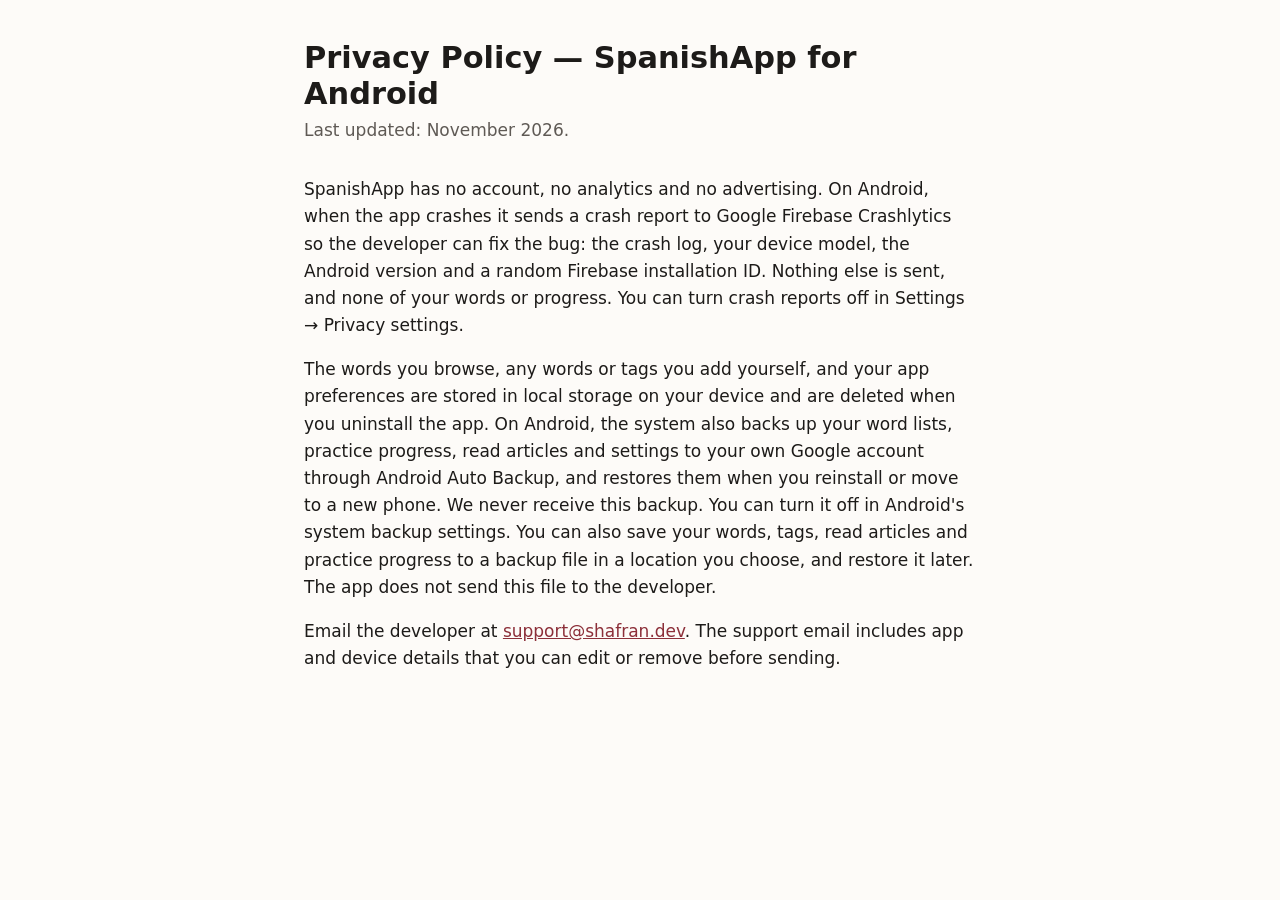
==== android/privacy-policy/index.html @ 34af4352 "Publish the SpanishApp privacy policy Co-Authored-By: Claude Opus 5.5 <noreply@anthropic.com>" ====
<!doctype html>
<html lang="en">
<head>
<meta charset="utf-8">
<meta name="viewport" content="width=device-width, initial-scale=1">
<title>SpanishApp for Android — Privacy Policy</title>
<link rel="stylesheet" href="/style.css">
</head>
<body>
<main>
<h1>Privacy Policy — SpanishApp for Android</h1>
<p class="updated">Last updated: November 2026.</p>
<p>SpanishApp has no account, no analytics and no advertising. On Android, when the app crashes it sends a crash report to Google Firebase Crashlytics so the developer can fix the bug: the crash log, your device model, the Android version and a random Firebase installation ID. Nothing else is sent, and none of your words or progress. You can turn crash reports off in Settings → Privacy settings.</p>
<p>The words you browse, any words or tags you add yourself, and your app preferences are stored in local storage on your device and are deleted when you uninstall the app. On Android, the system also backs up your word lists, practice progress, read articles and settings to your own Google account through Android Auto Backup, and restores them when you reinstall or move to a new phone. We never receive this backup. You can turn it off in Android's system backup settings. You can also save your words, tags, read articles and practice progress to a backup file in a location you choose, and restore it later. The app does not send this file to the developer.</p>
<p>Email the developer at <a href="mailto:support@shafran.dev">support@shafran.dev</a>. The support email includes app and device details that you can edit or remove before sending.</p>
</main>
</body>
</html>
---- style.css ----
:root { color-scheme: light dark; --bg: #fdfbf8; --fg: #1d1b19; --muted: #5f5a55; --link: #8c2f39; }
@media (prefers-color-scheme: dark) { :root { --bg: #161412; --fg: #ece7e2; --muted: #a9a29b; --link: #e08a94; } }
body { margin: 0; background: var(--bg); color: var(--fg); font: 17px/1.6 system-ui, -apple-system, "Segoe UI", Roboto, sans-serif; }
main { max-width: 42rem; margin: 0 auto; padding: 2.5rem 1rem 4rem; }
h1 { font-size: 1.9rem; line-height: 1.2; margin: 0 0 .25rem; }
.updated { color: var(--muted); margin: 0 0 2rem; }
a { color: var(--link); }
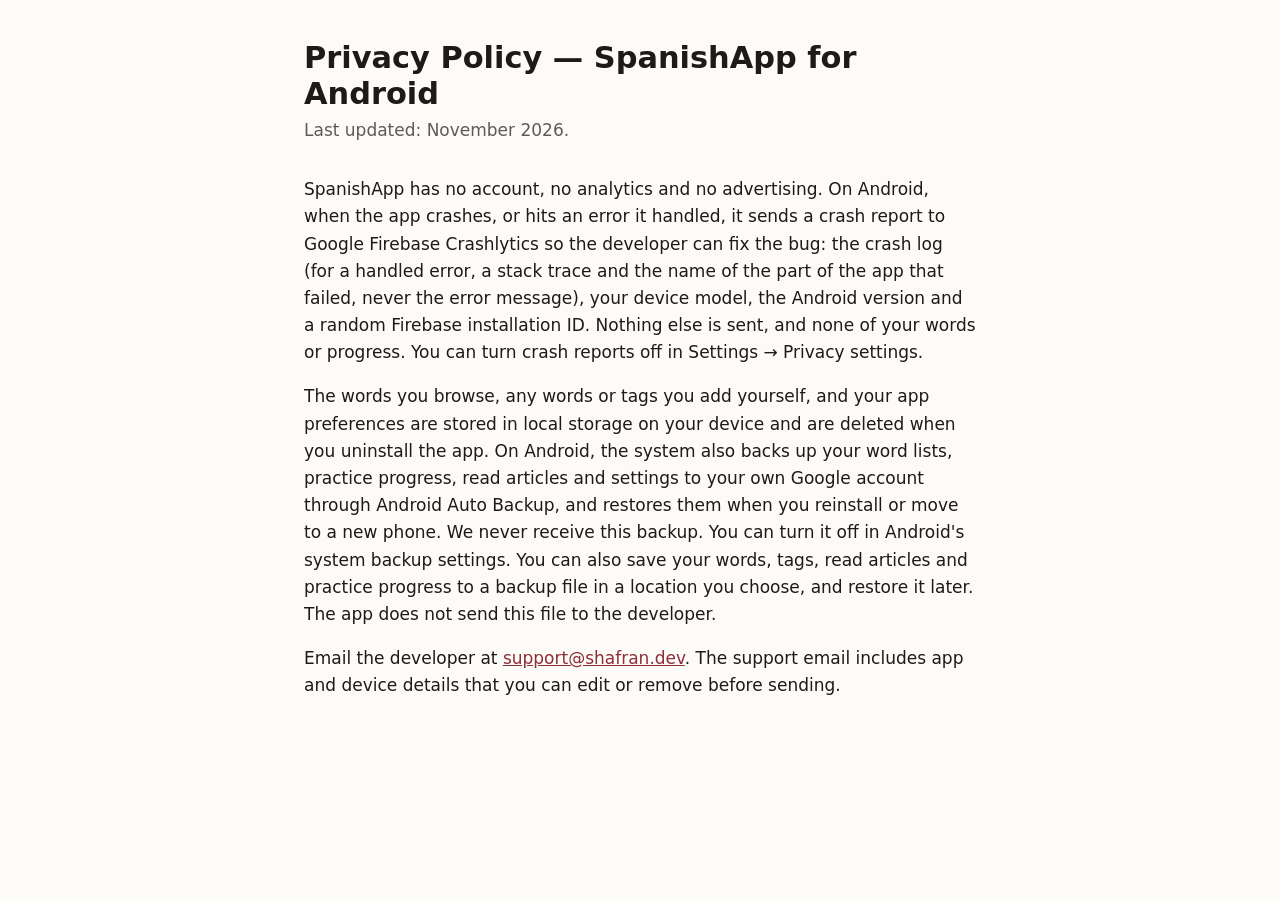
==== commit 4655de63: "Cover handled-error crash reports in the Android policy Co-Authored-By: Claude Opus 5.5 <noreply@ant" ====
--- a/android/privacy-policy/index.html
+++ b/android/privacy-policy/index.html
@@ -10,7 +10,7 @@
 <main>
 <h1>Privacy Policy — SpanishApp for Android</h1>
 <p class="updated">Last updated: November 2026.</p>
-<p>SpanishApp has no account, no analytics and no advertising. On Android, when the app crashes it sends a crash report to Google Firebase Crashlytics so the developer can fix the bug: the crash log, your device model, the Android version and a random Firebase installation ID. Nothing else is sent, and none of your words or progress. You can turn crash reports off in Settings → Privacy settings.</p>
+<p>SpanishApp has no account, no analytics and no advertising. On Android, when the app crashes, or hits an error it handled, it sends a crash report to Google Firebase Crashlytics so the developer can fix the bug: the crash log (for a handled error, a stack trace and the name of the part of the app that failed, never the error message), your device model, the Android version and a random Firebase installation ID. Nothing else is sent, and none of your words or progress. You can turn crash reports off in Settings → Privacy settings.</p>
 <p>The words you browse, any words or tags you add yourself, and your app preferences are stored in local storage on your device and are deleted when you uninstall the app. On Android, the system also backs up your word lists, practice progress, read articles and settings to your own Google account through Android Auto Backup, and restores them when you reinstall or move to a new phone. We never receive this backup. You can turn it off in Android's system backup settings. You can also save your words, tags, read articles and practice progress to a backup file in a location you choose, and restore it later. The app does not send this file to the developer.</p>
 <p>Email the developer at <a href="mailto:support@shafran.dev">support@shafran.dev</a>. The support email includes app and device details that you can edit or remove before sending.</p>
 </main>
